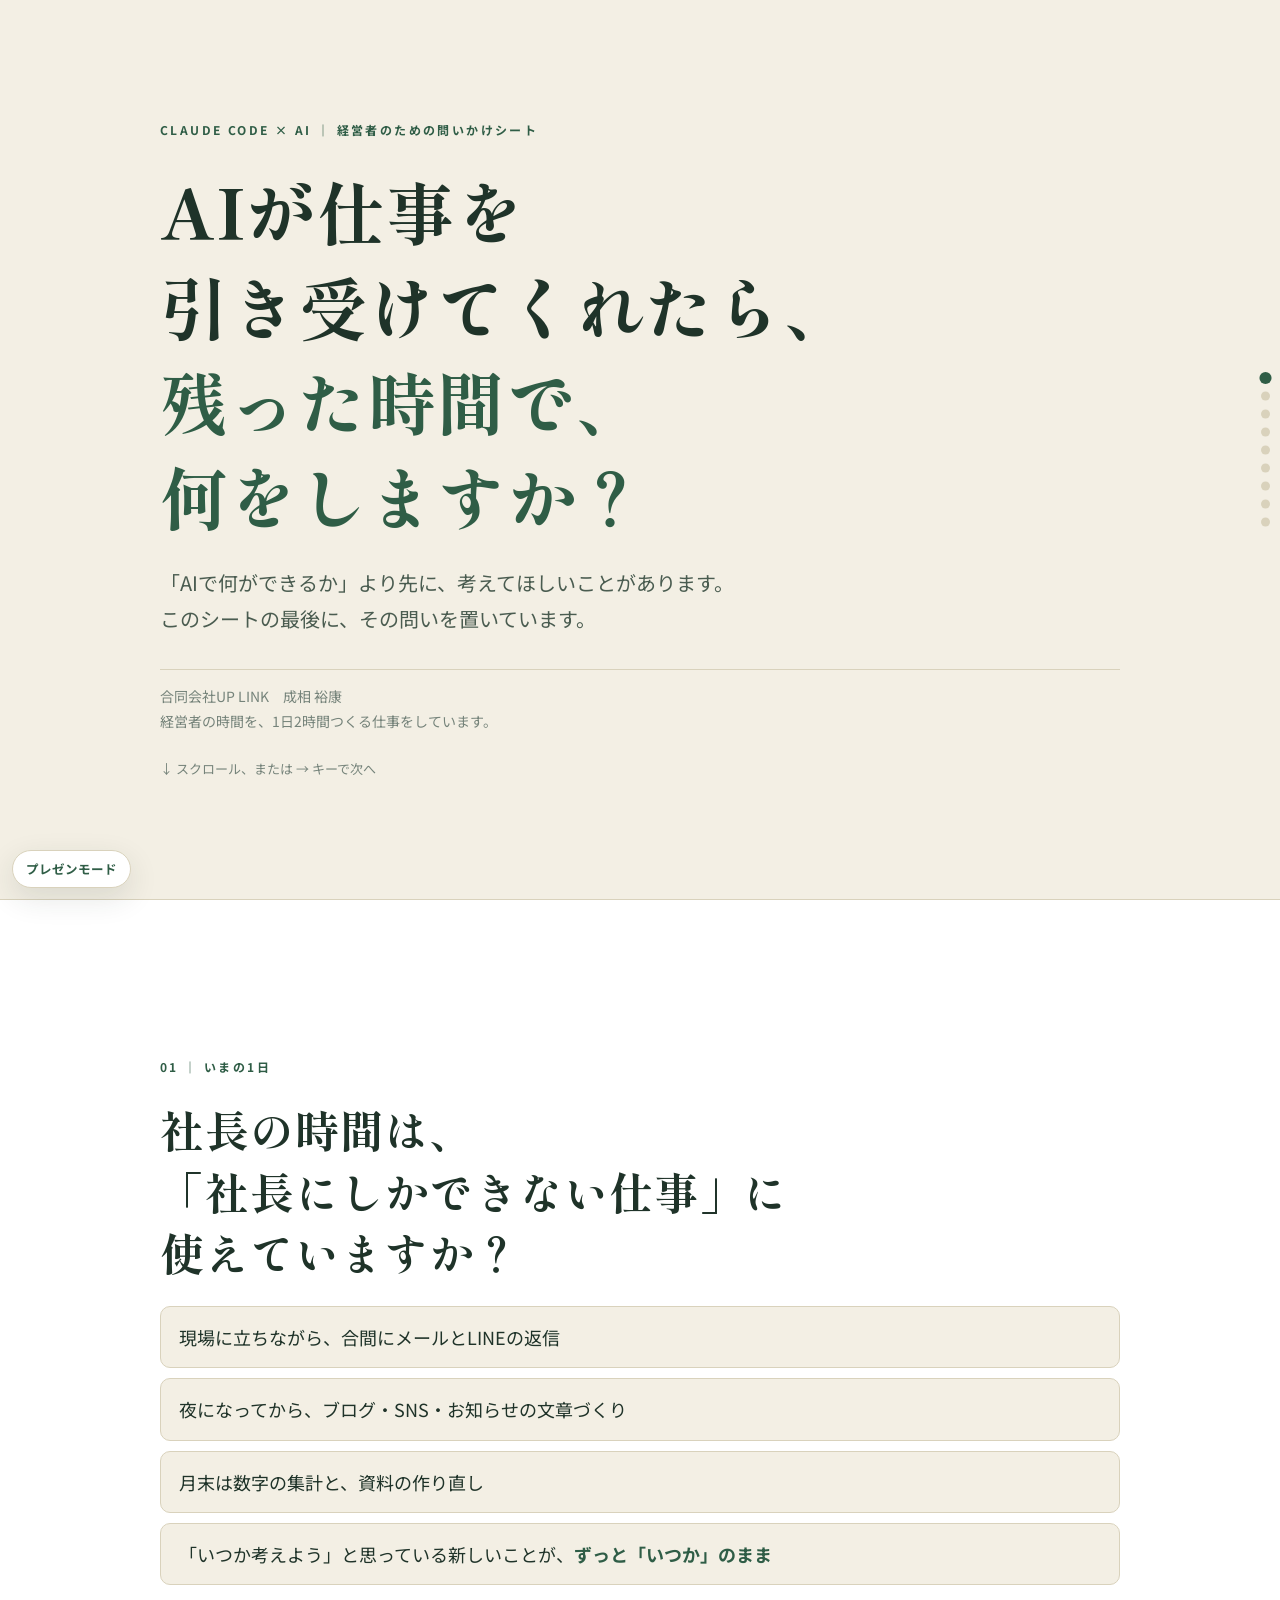
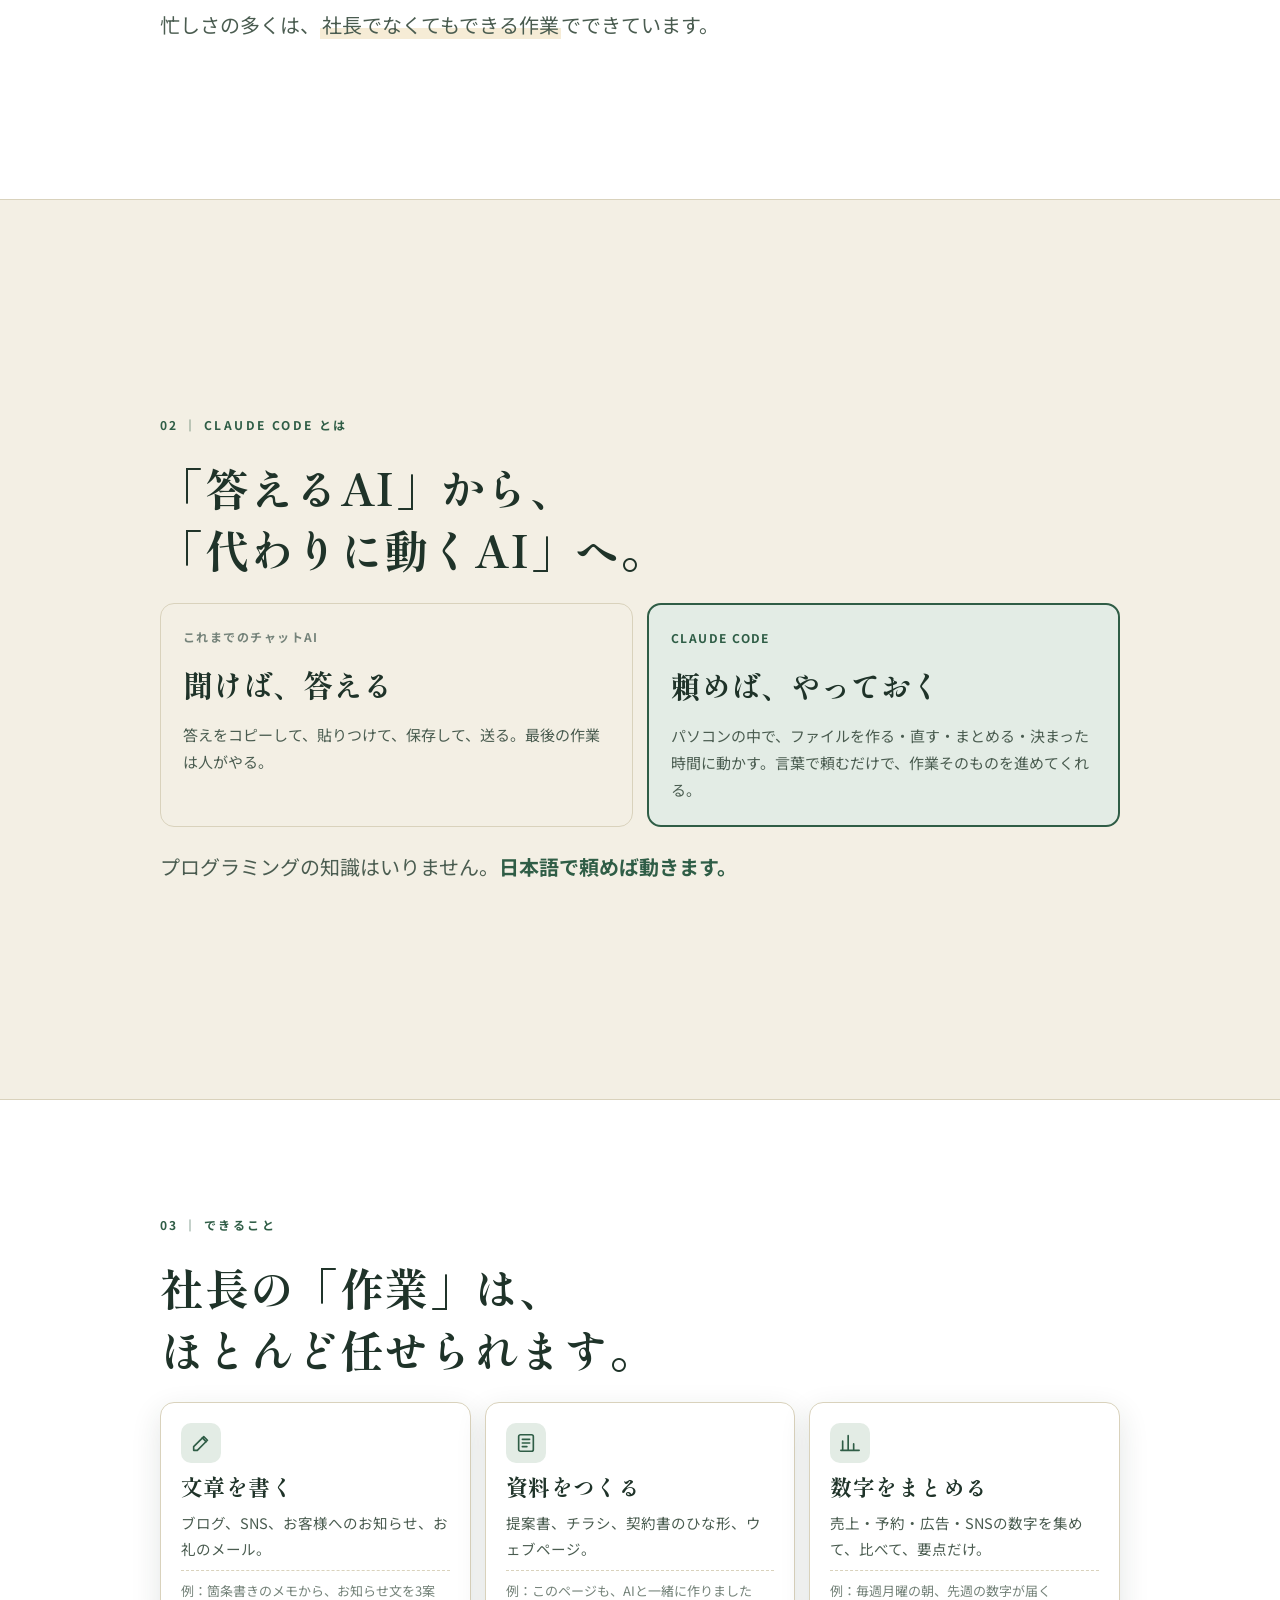
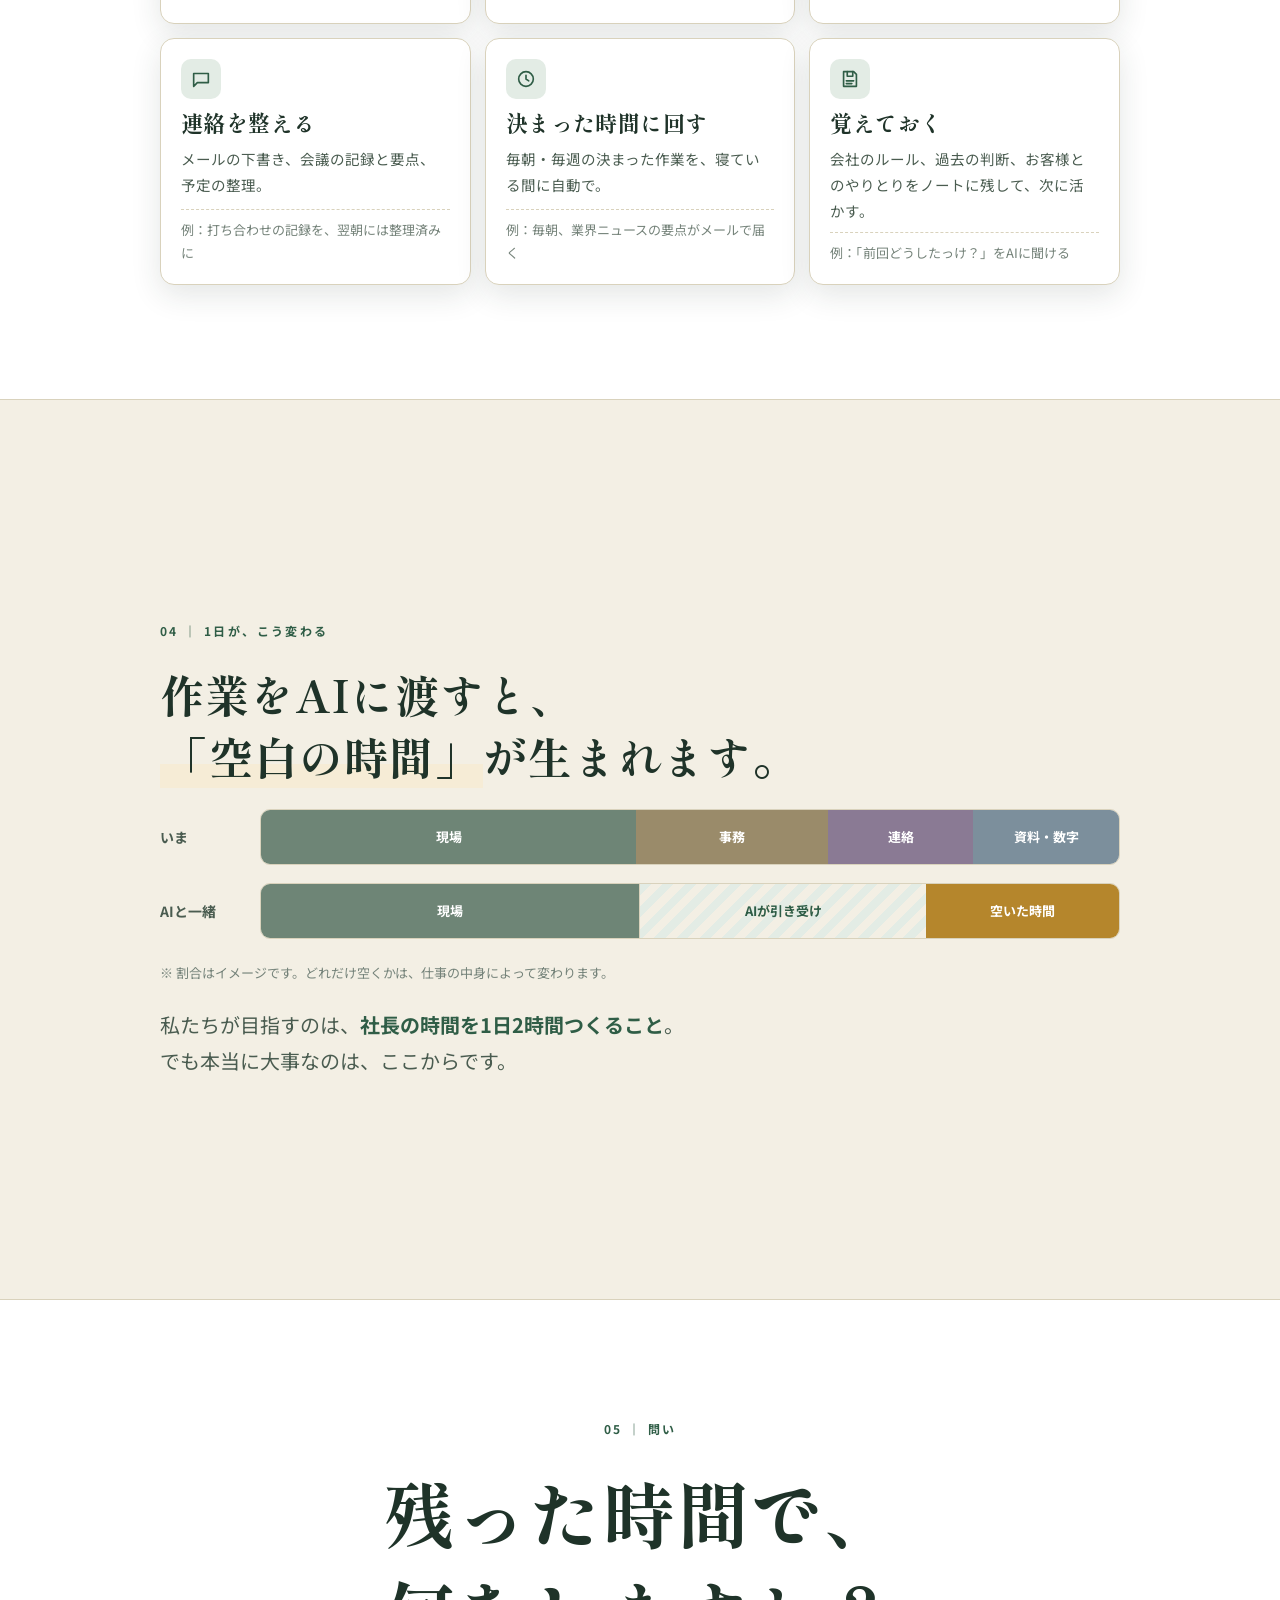
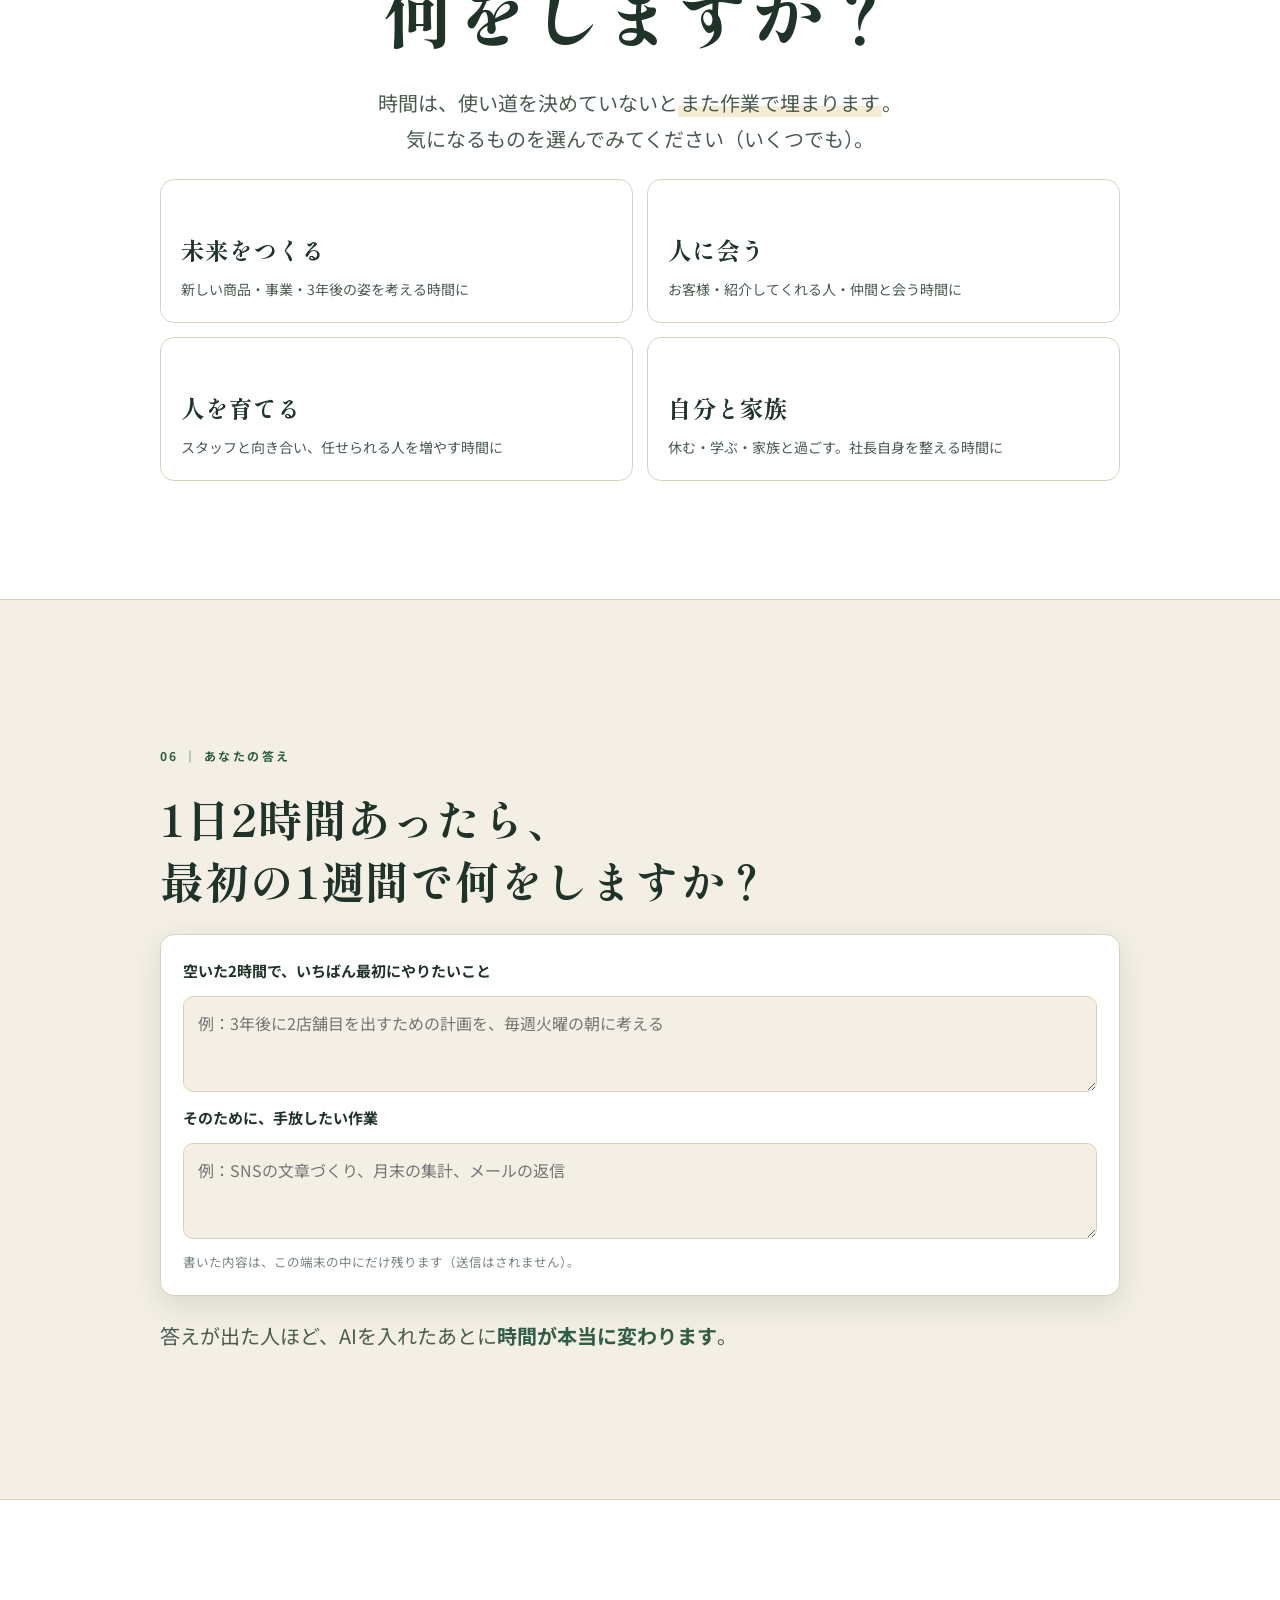
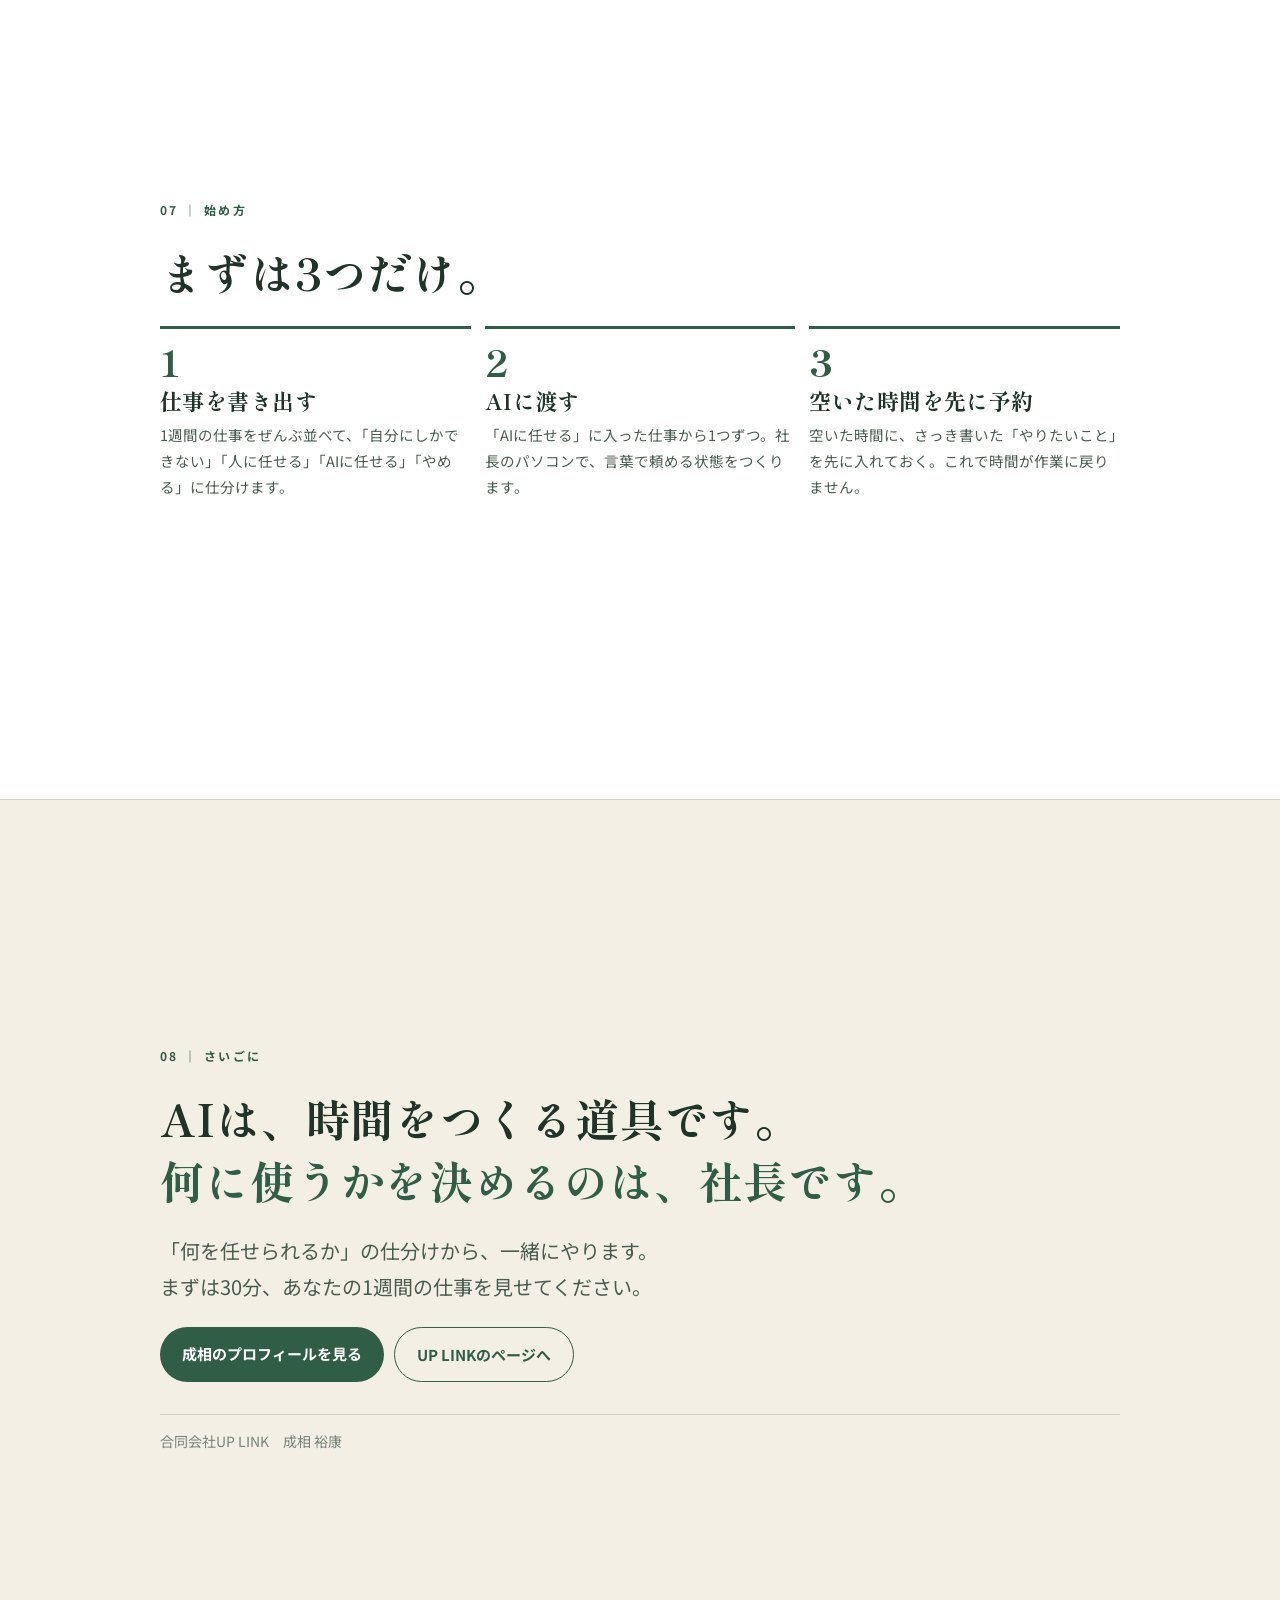
==== jikan/index.html @ 03205a8b "jikan/: 経営者向け問いかけプレゼンLP「残った時間で、何をする？」（noindex・プレゼンモード付き）2026-11-07 Co-Authored-By: Claude Opus 5.5 <" ====
<!DOCTYPE html>
<html lang="ja">
<head>
<meta charset="UTF-8">
<meta name="viewport" content="width=device-width, initial-scale=1, viewport-fit=cover">
<meta name="robots" content="noindex,nofollow">
<title>残った時間で、何をする？｜合同会社UP LINK</title>
<meta name="description" content="Claude Code と AI でできること。そして、空いた時間をあなたは何に使うのか。経営者のための問いかけシート。">
<meta property="og:title" content="残った時間で、何をする？">
<meta property="og:description" content="AIに任せられる仕事と、空いた時間の使い道。経営者のための問いかけシート。">
<meta property="og:type" content="website">
<link rel="icon" href="../favicon.svg" type="image/svg+xml">
<link rel="preconnect" href="https://fonts.googleapis.com">
<link rel="preconnect" href="https://fonts.gstatic.com" crossorigin>
<link rel="stylesheet" href="https://fonts.googleapis.com/css2?family=Shippori+Mincho:wght@500;700;800&family=Noto+Sans+JP:wght@400;500;700&display=swap">
<style>
:root{
  --bg:#F3EFE4; --paper:#FFFFFF; --ink:#1F3329; --ink2:#4A5C50; --mut:#75837A;
  --green:#2F5D46; --green-soft:#E3ECE5; --line:#D9D2BC; --gold:#B5862C; --gold-soft:#F6ECD6;
  --shadow:0 10px 30px rgba(31,51,41,.12);
  --fm:"Shippori Mincho","Hiragino Mincho ProN","Yu Mincho",serif;
  --ff:"Noto Sans JP","Hiragino Kaku Gothic ProN","Yu Gothic","Meiryo",sans-serif;
  color-scheme:light;
}
@media (prefers-color-scheme: dark){
  :root:not([data-theme="light"]){
    --bg:#15211B; --paper:#1D2B24; --ink:#EEF3EE; --ink2:#C6D3C8; --mut:#93A396;
    --green:#8CD3AC; --green-soft:#24372D; --line:#2F4237; --gold:#E6C27A; --gold-soft:#2E2719;
    --shadow:0 10px 30px rgba(0,0,0,.45); color-scheme:dark;
  }
}
:root[data-theme="dark"]{
  --bg:#15211B; --paper:#1D2B24; --ink:#EEF3EE; --ink2:#C6D3C8; --mut:#93A396;
  --green:#8CD3AC; --green-soft:#24372D; --line:#2F4237; --gold:#E6C27A; --gold-soft:#2E2719;
  --shadow:0 10px 30px rgba(0,0,0,.45); color-scheme:dark;
}
*{box-sizing:border-box}
html{scroll-behavior:smooth}
html.present{scroll-snap-type:y mandatory}
html,body{margin:0;padding:0}
body{background:var(--bg);color:var(--ink);font-family:var(--ff);line-height:1.8;-webkit-font-smoothing:antialiased;overflow-x:hidden}
.slide{min-height:100svh;display:flex;align-items:center;scroll-snap-align:start;border-bottom:1px solid var(--line);
  padding:72px max(16px, env(safe-area-inset-right,0px)) 72px max(16px, env(safe-area-inset-left,0px))}
.slide.alt{background:var(--paper)}
.in{max-width:960px;width:100%;margin:0 auto;display:flex;flex-direction:column;gap:22px}
.no{font-size:12px;letter-spacing:.2em;font-weight:700;color:var(--green);margin:0}
h1,h2,h3{font-family:var(--fm);margin:0;line-height:1.4;text-wrap:balance;letter-spacing:.02em}
h1{font-size:clamp(34px,7vw,68px);font-weight:800}
h2{font-size:clamp(26px,4.6vw,44px);font-weight:700}
h3{font-size:clamp(18px,2.4vw,22px);font-weight:700}
p{margin:0}
.lead{font-size:clamp(16px,2.1vw,20px);color:var(--ink2);max-width:42em}
em{font-style:normal;color:var(--green);font-weight:700}
.mark{background:linear-gradient(transparent 62%, var(--gold-soft) 62%);padding:0 .1em}

/* 表紙 */
.cover h1 span{display:block}
.cover .q{color:var(--green)}
.by{font-size:14px;color:var(--mut);border-top:1px solid var(--line);padding-top:14px;margin-top:10px}
.hint{font-size:13px;color:var(--mut)}

/* 社長の1日 */
.list{list-style:none;margin:0;padding:0;display:grid;gap:10px}
.list li{background:var(--paper);border:1px solid var(--line);border-radius:10px;padding:14px 18px;font-size:clamp(15px,1.9vw,18px)}
.slide.alt .list li{background:var(--bg)}

/* 比較 */
.vs{display:grid;grid-template-columns:1fr 1fr;gap:14px}
.vs > div{border-radius:14px;padding:22px;border:1px solid var(--line);background:var(--bg);display:flex;flex-direction:column;gap:10px}
.vs > div.on{border:2px solid var(--green);background:var(--green-soft)}
.vs .tag{font-size:12px;font-weight:700;letter-spacing:.12em;color:var(--mut)}
.vs .on .tag{color:var(--green)}
.vs .big{font-family:var(--fm);font-size:clamp(22px,3.4vw,30px);font-weight:700}
.vs p{font-size:15px;color:var(--ink2)}

/* できること */
.grid{display:grid;grid-template-columns:repeat(3,1fr);gap:14px}
.card{background:var(--paper);border:1px solid var(--line);border-radius:14px;padding:20px;display:flex;flex-direction:column;gap:8px;box-shadow:var(--shadow)}
.card .ic{width:40px;height:40px;border-radius:10px;background:var(--green-soft);color:var(--green);display:grid;place-items:center}
.card .ic svg{width:22px;height:22px}
.card p{font-size:14.5px;color:var(--ink2)}
.card .ex{font-size:13px;color:var(--mut);border-top:1px dashed var(--line);padding-top:8px;margin-top:auto}

/* 1日の帯 */
.day{display:flex;flex-direction:column;gap:18px}
.row{display:grid;grid-template-columns:88px 1fr;gap:12px;align-items:center}
.row .lbl{font-weight:700;font-size:14px;color:var(--ink2)}
.bar{display:flex;height:56px;border-radius:10px;overflow:hidden;border:1px solid var(--line)}
.bar div{display:grid;place-items:center;font-size:13px;font-weight:700;color:#fff;padding:0 4px;text-align:center;line-height:1.3}
.b-gen{background:#6E8576}.b-jim{background:#9A8B6A}.b-ren{background:#8A7A94}.b-shi{background:#7C8F9C}
.b-ai{background:repeating-linear-gradient(135deg,var(--green-soft),var(--green-soft) 8px,transparent 8px,transparent 16px);color:var(--green)!important;border-left:1px solid var(--line)}
.b-free{background:var(--gold);color:#fff}
@media (prefers-color-scheme: dark){:root:not([data-theme="light"]) .b-free{color:#1B1408}}
:root[data-theme="dark"] .b-free{color:#1B1408}
.legend{font-size:13px;color:var(--mut)}

/* 問い */
.ask{text-align:center;align-items:center}
.ask h2{font-size:clamp(34px,7vw,72px);font-weight:800}
.ask .lead{margin:0 auto}
.choices{display:grid;grid-template-columns:repeat(2,1fr);gap:14px;width:100%}
.choice{appearance:none;font:inherit;color:inherit;text-align:left;cursor:pointer;background:var(--paper);border:1.5px solid var(--line);border-radius:14px;padding:20px;display:flex;flex-direction:column;gap:6px;transition:border-color .15s, background .15s, transform .15s}
.choice:hover{border-color:var(--green)}
.choice[aria-pressed="true"]{border-color:var(--green);background:var(--green-soft)}
.choice b{font-family:var(--fm);font-size:clamp(19px,2.6vw,24px)}
.choice span{font-size:14px;color:var(--ink2)}
.choice .chk{font-size:12px;font-weight:700;color:var(--green);opacity:0}
.choice[aria-pressed="true"] .chk{opacity:1}

/* 自分の答え */
.answer{background:var(--paper);border:1px solid var(--line);border-radius:14px;padding:22px;display:flex;flex-direction:column;gap:12px;box-shadow:var(--shadow)}
.answer label{font-weight:700;font-size:15px}
.answer textarea{font:inherit;font-size:16px;color:var(--ink);background:var(--bg);border:1px solid var(--line);border-radius:10px;padding:12px 14px;min-height:96px;resize:vertical;width:100%}
.answer textarea:focus{outline:2px solid var(--green);outline-offset:1px}
.answer small{color:var(--mut);font-size:12.5px}

/* 3ステップ */
.steps{display:grid;grid-template-columns:repeat(3,1fr);gap:14px;counter-reset:s}
.step{border-top:3px solid var(--green);padding-top:14px;display:flex;flex-direction:column;gap:6px}
.step .n{font-family:var(--fm);font-size:36px;font-weight:800;color:var(--green);line-height:1}
.step p{font-size:14.5px;color:var(--ink2)}

/* 締め */
.close h2 .q{color:var(--green)}
.cta{display:flex;flex-wrap:wrap;gap:10px}
.btn{display:inline-block;background:var(--green);color:#fff;text-decoration:none;font-weight:700;font-size:15px;padding:13px 22px;border-radius:999px}
:root[data-theme="dark"] .btn{color:#0E1913}
@media (prefers-color-scheme: dark){:root:not([data-theme="light"]) .btn{color:#0E1913}}
.btn.ghost{background:transparent;color:var(--green);border:1.5px solid var(--green)}

/* 右の進み具合 */
.dots{position:fixed;right:max(10px, env(safe-area-inset-right,0px));top:50%;transform:translateY(-50%);display:flex;flex-direction:column;gap:9px;z-index:5}
.dots a{width:9px;height:9px;border-radius:50%;background:var(--line);display:block}
.dots a.on{background:var(--green);transform:scale(1.35)}
.tool{position:fixed;left:max(12px, env(safe-area-inset-left,0px));bottom:12px;z-index:5;display:flex;gap:8px}
.tool button{font:inherit;font-size:12.5px;font-weight:700;color:var(--green);background:var(--paper);border:1px solid var(--line);border-radius:999px;padding:7px 13px;cursor:pointer;box-shadow:var(--shadow)}
.tool button[aria-pressed="true"]{background:var(--green);color:var(--paper);border-color:var(--green)}

@media (max-width:760px){
  .grid{grid-template-columns:1fr}
  .vs,.choices,.steps{grid-template-columns:1fr}
  .row{grid-template-columns:1fr;gap:6px}
  .bar div{font-size:11px}
  .dots{display:none}
  .slide{padding-top:56px;padding-bottom:64px}
}
@media (min-width:761px) and (max-width:960px){.grid{grid-template-columns:repeat(2,1fr)}}
@media print{.dots,.tool{display:none}.slide{min-height:auto;break-after:page}}
</style>
</head>
<body>

<!-- 1 表紙 -->
<section class="slide cover" id="s1">
  <div class="in">
    <p class="no">CLAUDE CODE × AI ｜ 経営者のための問いかけシート</p>
    <h1><span>AIが仕事を</span><span>引き受けてくれたら、</span><span class="q">残った時間で、何をしますか？</span></h1>
    <p class="lead">「AIで何ができるか」より先に、考えてほしいことがあります。<br>このシートの最後に、その問いを置いています。</p>
    <p class="by">合同会社UP LINK　成相 裕康<br>経営者の時間を、1日2時間つくる仕事をしています。</p>
    <p class="hint">↓ スクロール、または → キーで次へ</p>
  </div>
</section>

<!-- 2 社長の1日 -->
<section class="slide alt" id="s2">
  <div class="in">
    <p class="no">01 ｜ いまの1日</p>
    <h2>社長の時間は、<br>「社長にしかできない仕事」に<br>使えていますか？</h2>
    <ul class="list">
      <li>現場に立ちながら、合間にメールとLINEの返信</li>
      <li>夜になってから、ブログ・SNS・お知らせの文章づくり</li>
      <li>月末は数字の集計と、資料の作り直し</li>
      <li>「いつか考えよう」と思っている新しいことが、<em>ずっと「いつか」のまま</em></li>
    </ul>
    <p class="lead">忙しさの多くは、<span class="mark">社長でなくてもできる作業</span>でできています。</p>
  </div>
</section>

<!-- 3 Claude Codeとは -->
<section class="slide" id="s3">
  <div class="in">
    <p class="no">02 ｜ CLAUDE CODE とは</p>
    <h2>「答えるAI」から、<br>「代わりに動くAI」へ。</h2>
    <div class="vs">
      <div>
        <span class="tag">これまでのチャットAI</span>
        <span class="big">聞けば、答える</span>
        <p>答えをコピーして、貼りつけて、保存して、送る。最後の作業は人がやる。</p>
      </div>
      <div class="on">
        <span class="tag">CLAUDE CODE</span>
        <span class="big">頼めば、やっておく</span>
        <p>パソコンの中で、ファイルを作る・直す・まとめる・決まった時間に動かす。言葉で頼むだけで、作業そのものを進めてくれる。</p>
      </div>
    </div>
    <p class="lead">プログラミングの知識はいりません。<em>日本語で頼めば動きます。</em></p>
  </div>
</section>

<!-- 4 できること -->
<section class="slide alt" id="s4">
  <div class="in">
    <p class="no">03 ｜ できること</p>
    <h2>社長の「作業」は、<br>ほとんど任せられます。</h2>
    <div class="grid">
      <div class="card">
        <span class="ic"><svg viewBox="0 0 24 24" fill="none" stroke="currentColor" stroke-width="1.8" stroke-linecap="round" stroke-linejoin="round"><path d="M4 20h4L19 9l-4-4L4 16v4z"/><path d="M13.5 6.5l4 4"/></svg></span>
        <h3>文章を書く</h3>
        <p>ブログ、SNS、お客様へのお知らせ、お礼のメール。</p>
        <p class="ex">例：箇条書きのメモから、お知らせ文を3案</p>
      </div>
      <div class="card">
        <span class="ic"><svg viewBox="0 0 24 24" fill="none" stroke="currentColor" stroke-width="1.8" stroke-linecap="round" stroke-linejoin="round"><rect x="4" y="3" width="16" height="18" rx="2"/><path d="M8 8h8M8 12h8M8 16h5"/></svg></span>
        <h3>資料をつくる</h3>
        <p>提案書、チラシ、契約書のひな形、ウェブページ。</p>
        <p class="ex">例：このページも、AIと一緒に作りました</p>
      </div>
      <div class="card">
        <span class="ic"><svg viewBox="0 0 24 24" fill="none" stroke="currentColor" stroke-width="1.8" stroke-linecap="round" stroke-linejoin="round"><path d="M4 20V10M10 20V4M16 20v-7M22 20H2"/></svg></span>
        <h3>数字をまとめる</h3>
        <p>売上・予約・広告・SNSの数字を集めて、比べて、要点だけ。</p>
        <p class="ex">例：毎週月曜の朝、先週の数字が届く</p>
      </div>
      <div class="card">
        <span class="ic"><svg viewBox="0 0 24 24" fill="none" stroke="currentColor" stroke-width="1.8" stroke-linecap="round" stroke-linejoin="round"><path d="M4 6h16v10H8l-4 4V6z"/></svg></span>
        <h3>連絡を整える</h3>
        <p>メールの下書き、会議の記録と要点、予定の整理。</p>
        <p class="ex">例：打ち合わせの記録を、翌朝には整理済みに</p>
      </div>
      <div class="card">
        <span class="ic"><svg viewBox="0 0 24 24" fill="none" stroke="currentColor" stroke-width="1.8" stroke-linecap="round" stroke-linejoin="round"><circle cx="12" cy="12" r="8"/><path d="M12 8v4l3 2"/></svg></span>
        <h3>決まった時間に回す</h3>
        <p>毎朝・毎週の決まった作業を、寝ている間に自動で。</p>
        <p class="ex">例：毎朝、業界ニュースの要点がメールで届く</p>
      </div>
      <div class="card">
        <span class="ic"><svg viewBox="0 0 24 24" fill="none" stroke="currentColor" stroke-width="1.8" stroke-linecap="round" stroke-linejoin="round"><path d="M5 4h11l3 3v13H5z"/><path d="M9 4v5h6V4M8 14h8M8 17h6"/></svg></span>
        <h3>覚えておく</h3>
        <p>会社のルール、過去の判断、お客様とのやりとりをノートに残して、次に活かす。</p>
        <p class="ex">例：「前回どうしたっけ？」をAIに聞ける</p>
      </div>
    </div>
  </div>
</section>

<!-- 5 1日の変化 -->
<section class="slide" id="s5">
  <div class="in">
    <p class="no">04 ｜ 1日が、こう変わる</p>
    <h2>作業をAIに渡すと、<br><span class="mark">「空白の時間」</span>が生まれます。</h2>
    <div class="day" role="img" aria-label="いまの1日は現場・事務・連絡・資料で埋まっている。AIと一緒の1日では、事務・連絡・資料の一部をAIが引き受け、空いた時間が生まれる。">
      <div class="row">
        <span class="lbl">いま</span>
        <div class="bar">
          <div class="b-gen" style="flex:4">現場</div>
          <div class="b-jim" style="flex:2">事務</div>
          <div class="b-ren" style="flex:1.5">連絡</div>
          <div class="b-shi" style="flex:1.5">資料・数字</div>
        </div>
      </div>
      <div class="row">
        <span class="lbl">AIと一緒</span>
        <div class="bar">
          <div class="b-gen" style="flex:4">現場</div>
          <div class="b-ai" style="flex:3">AIが引き受け</div>
          <div class="b-free" style="flex:2">空いた時間</div>
        </div>
      </div>
    </div>
    <p class="legend">※ 割合はイメージです。どれだけ空くかは、仕事の中身によって変わります。</p>
    <p class="lead">私たちが目指すのは、<em>社長の時間を1日2時間つくること</em>。<br>でも本当に大事なのは、ここからです。</p>
  </div>
</section>

<!-- 6 問い -->
<section class="slide alt ask" id="s6">
  <div class="in ask">
    <p class="no">05 ｜ 問い</p>
    <h2>残った時間で、<br>何をしますか？</h2>
    <p class="lead">時間は、使い道を決めていないと<span class="mark">また作業で埋まります</span>。<br>気になるものを選んでみてください（いくつでも）。</p>
    <div class="choices" id="choices">
      <button class="choice" type="button" aria-pressed="false" data-k="mirai"><span class="chk">✓ 選んだ</span><b>未来をつくる</b><span>新しい商品・事業・3年後の姿を考える時間に</span></button>
      <button class="choice" type="button" aria-pressed="false" data-k="hito"><span class="chk">✓ 選んだ</span><b>人に会う</b><span>お客様・紹介してくれる人・仲間と会う時間に</span></button>
      <button class="choice" type="button" aria-pressed="false" data-k="sodate"><span class="chk">✓ 選んだ</span><b>人を育てる</b><span>スタッフと向き合い、任せられる人を増やす時間に</span></button>
      <button class="choice" type="button" aria-pressed="false" data-k="jibun"><span class="chk">✓ 選んだ</span><b>自分と家族</b><span>休む・学ぶ・家族と過ごす。社長自身を整える時間に</span></button>
    </div>
  </div>
</section>

<!-- 7 書いてみる -->
<section class="slide" id="s7">
  <div class="in">
    <p class="no">06 ｜ あなたの答え</p>
    <h2>1日2時間あったら、<br>最初の1週間で何をしますか？</h2>
    <div class="answer">
      <label for="ans1">空いた2時間で、いちばん最初にやりたいこと</label>
      <textarea id="ans1" placeholder="例：3年後に2店舗目を出すための計画を、毎週火曜の朝に考える"></textarea>
      <label for="ans2">そのために、手放したい作業</label>
      <textarea id="ans2" placeholder="例：SNSの文章づくり、月末の集計、メールの返信"></textarea>
      <small>書いた内容は、この端末の中にだけ残ります（送信はされません）。</small>
    </div>
    <p class="lead">答えが出た人ほど、AIを入れたあとに<em>時間が本当に変わります</em>。</p>
  </div>
</section>

<!-- 8 始め方 -->
<section class="slide alt" id="s8">
  <div class="in">
    <p class="no">07 ｜ 始め方</p>
    <h2>まずは3つだけ。</h2>
    <div class="steps">
      <div class="step"><span class="n">1</span><h3>仕事を書き出す</h3><p>1週間の仕事をぜんぶ並べて、「自分にしかできない」「人に任せる」「AIに任せる」「やめる」に仕分けます。</p></div>
      <div class="step"><span class="n">2</span><h3>AIに渡す</h3><p>「AIに任せる」に入った仕事から1つずつ。社長のパソコンで、言葉で頼める状態をつくります。</p></div>
      <div class="step"><span class="n">3</span><h3>空いた時間を先に予約</h3><p>空いた時間に、さっき書いた「やりたいこと」を先に入れておく。これで時間が作業に戻りません。</p></div>
    </div>
  </div>
</section>

<!-- 9 締め -->
<section class="slide close" id="s9">
  <div class="in">
    <p class="no">08 ｜ さいごに</p>
    <h2>AIは、時間をつくる道具です。<br><span class="q">何に使うかを決めるのは、社長です。</span></h2>
    <p class="lead">「何を任せられるか」の仕分けから、一緒にやります。<br>まずは30分、あなたの1週間の仕事を見せてください。</p>
    <div class="cta">
      <a class="btn" href="../bni/nariai/">成相のプロフィールを見る</a>
      <a class="btn ghost" href="../">UP LINKのページへ</a>
    </div>
    <p class="by">合同会社UP LINK　成相 裕康</p>
  </div>
</section>

<nav class="dots" id="dots" aria-label="ページ移動"></nav>
<div class="tool"><button type="button" id="presentBtn" aria-pressed="false">プレゼンモード</button></div>

<script>
(function(){
  var slides=[].slice.call(document.querySelectorAll('.slide'));
  var dots=document.getElementById('dots');
  slides.forEach(function(s,i){var a=document.createElement('a');a.href='#'+s.id;a.setAttribute('aria-label',(i+1)+'枚目へ');dots.appendChild(a);});
  var links=[].slice.call(dots.children), cur=0;
  var io=new IntersectionObserver(function(es){es.forEach(function(e){if(e.isIntersecting){cur=slides.indexOf(e.target);links.forEach(function(l,i){l.classList.toggle('on',i===cur);});}});},{threshold:0.55});
  slides.forEach(function(s){io.observe(s);});
  function go(i){i=Math.max(0,Math.min(slides.length-1,i));slides[i].scrollIntoView({behavior:'smooth'});}
  document.addEventListener('keydown',function(e){
    if(/TEXTAREA|INPUT/.test(document.activeElement.tagName))return;
    if(['ArrowRight','ArrowDown','PageDown',' '].indexOf(e.key)>-1){e.preventDefault();go(cur+1);}
    else if(['ArrowLeft','ArrowUp','PageUp'].indexOf(e.key)>-1){e.preventDefault();go(cur-1);}
    else if(e.key==='Home'){e.preventDefault();go(0);}else if(e.key==='End'){e.preventDefault();go(slides.length-1);}
  });
  var pb=document.getElementById('presentBtn');
  function setPresent(on){document.documentElement.classList.toggle('present',on);pb.setAttribute('aria-pressed',on?'true':'false');}
  pb.addEventListener('click',function(){setPresent(pb.getAttribute('aria-pressed')!=='true');});
  if(/[?&]present/.test(location.search))setPresent(true);

  function load(k){try{return localStorage.getItem('jikan:'+k);}catch(e){return null;}}
  function save(k,v){try{localStorage.setItem('jikan:'+k,v);}catch(e){}}
  [].slice.call(document.querySelectorAll('.choice')).forEach(function(b){
    if(load('c:'+b.dataset.k)==='1')b.setAttribute('aria-pressed','true');
    b.addEventListener('click',function(){var on=b.getAttribute('aria-pressed')!=='true';b.setAttribute('aria-pressed',on?'true':'false');save('c:'+b.dataset.k,on?'1':'0');});
  });
  ['ans1','ans2'].forEach(function(id){var t=document.getElementById(id);var v=load(id);if(v)t.value=v;t.addEventListener('input',function(){save(id,t.value);});});
})();
</script>
</body>
</html>
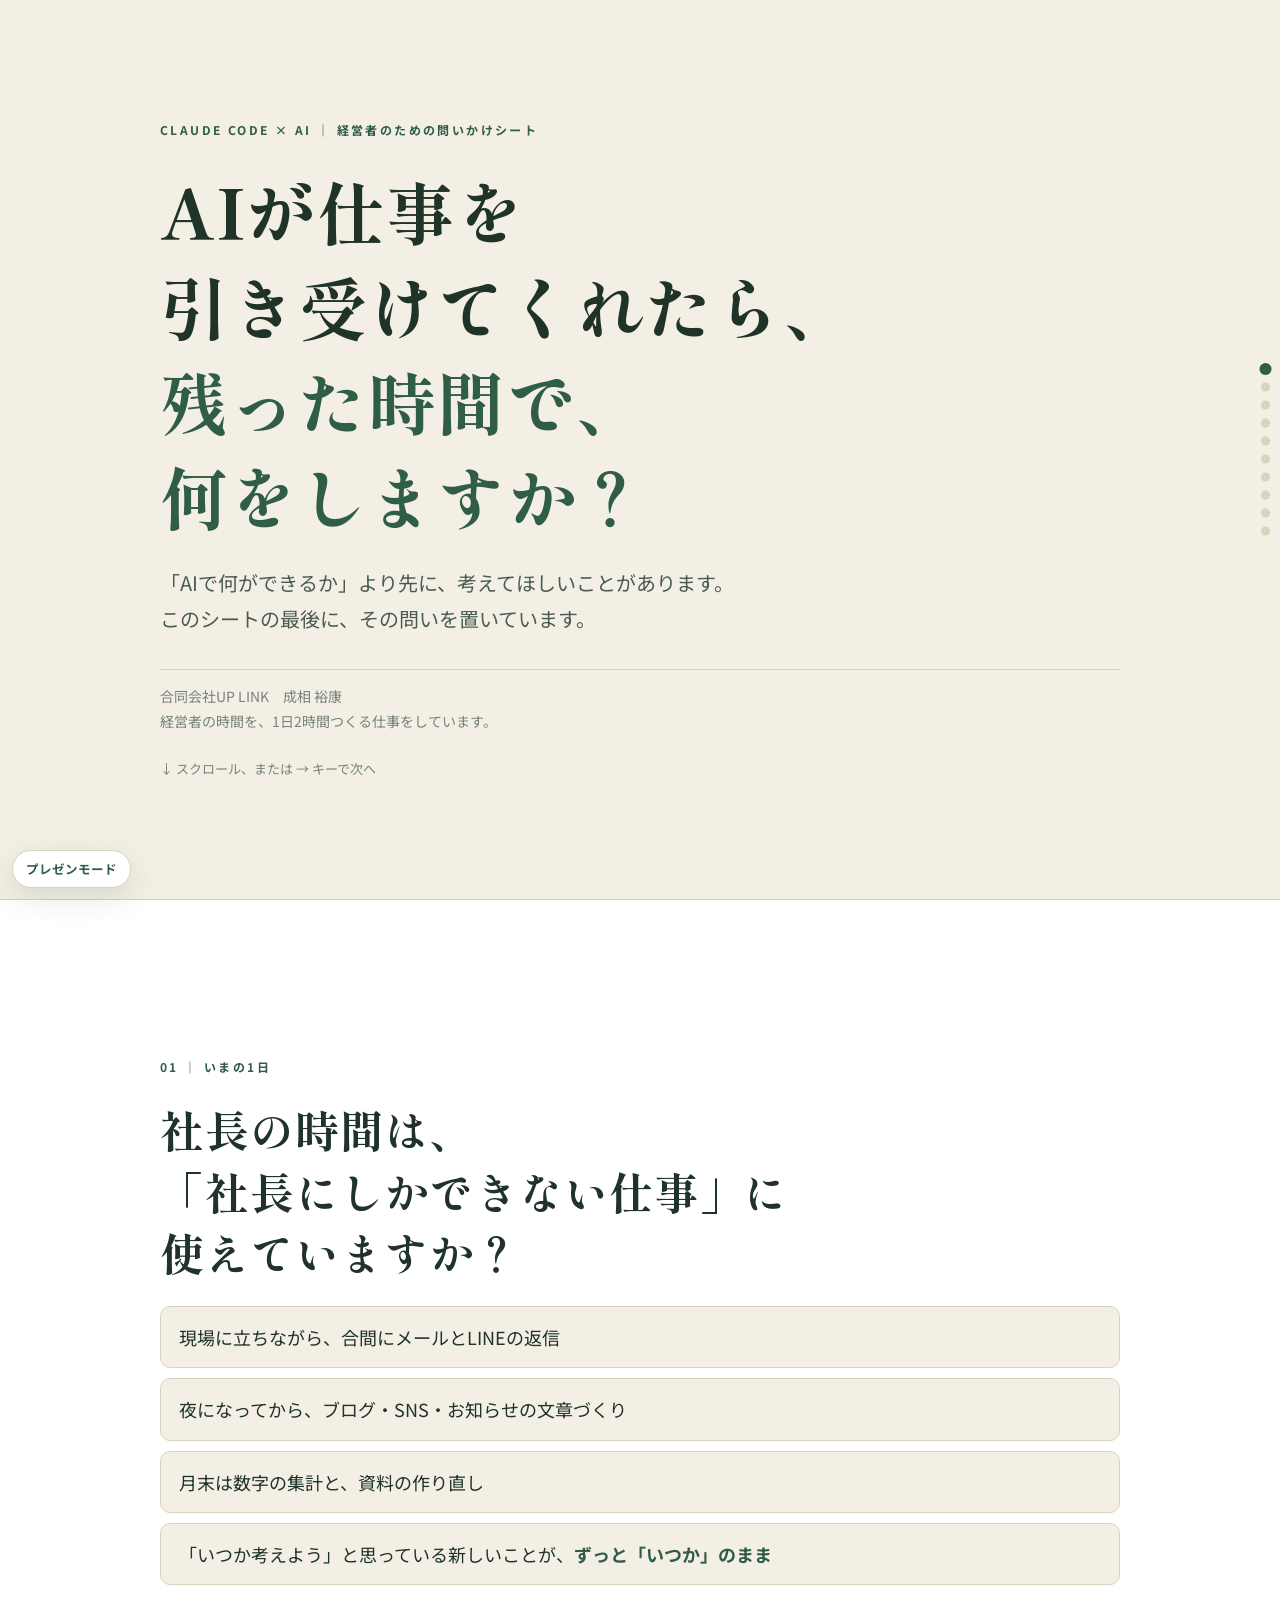
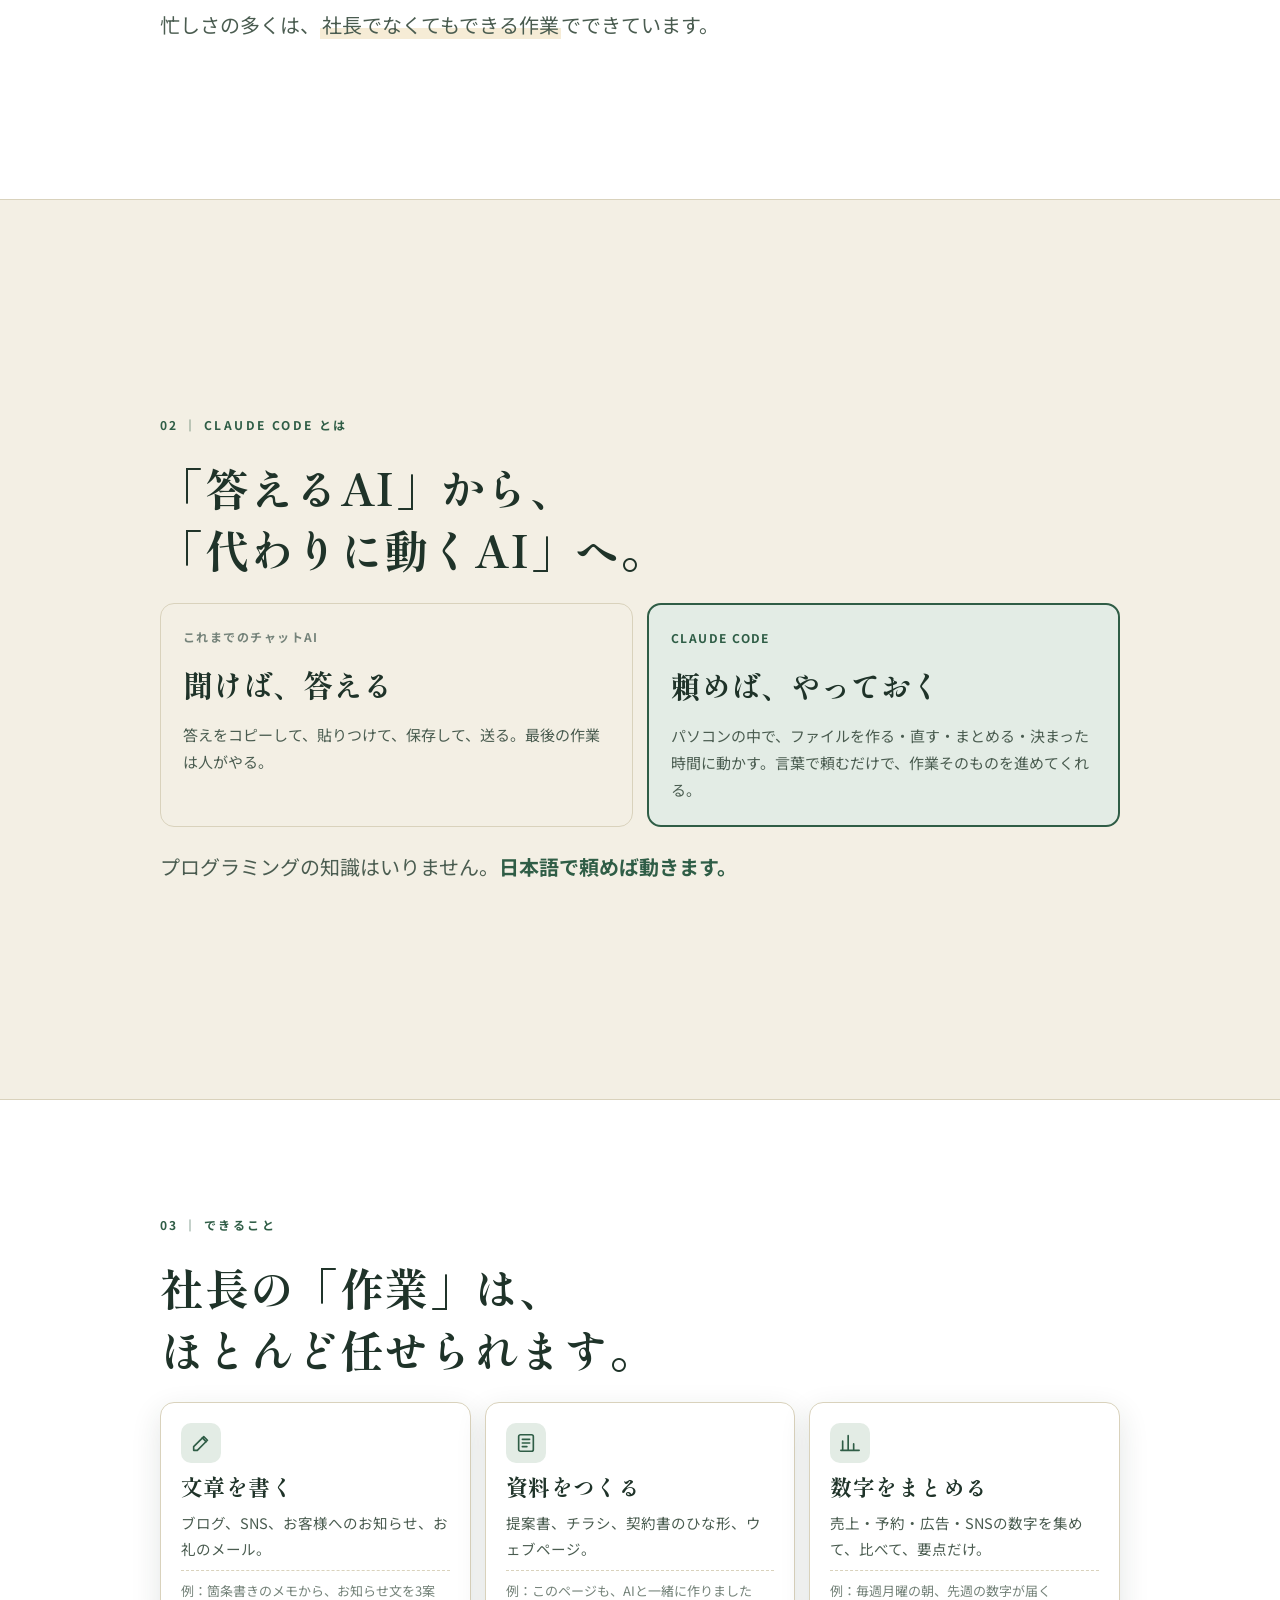
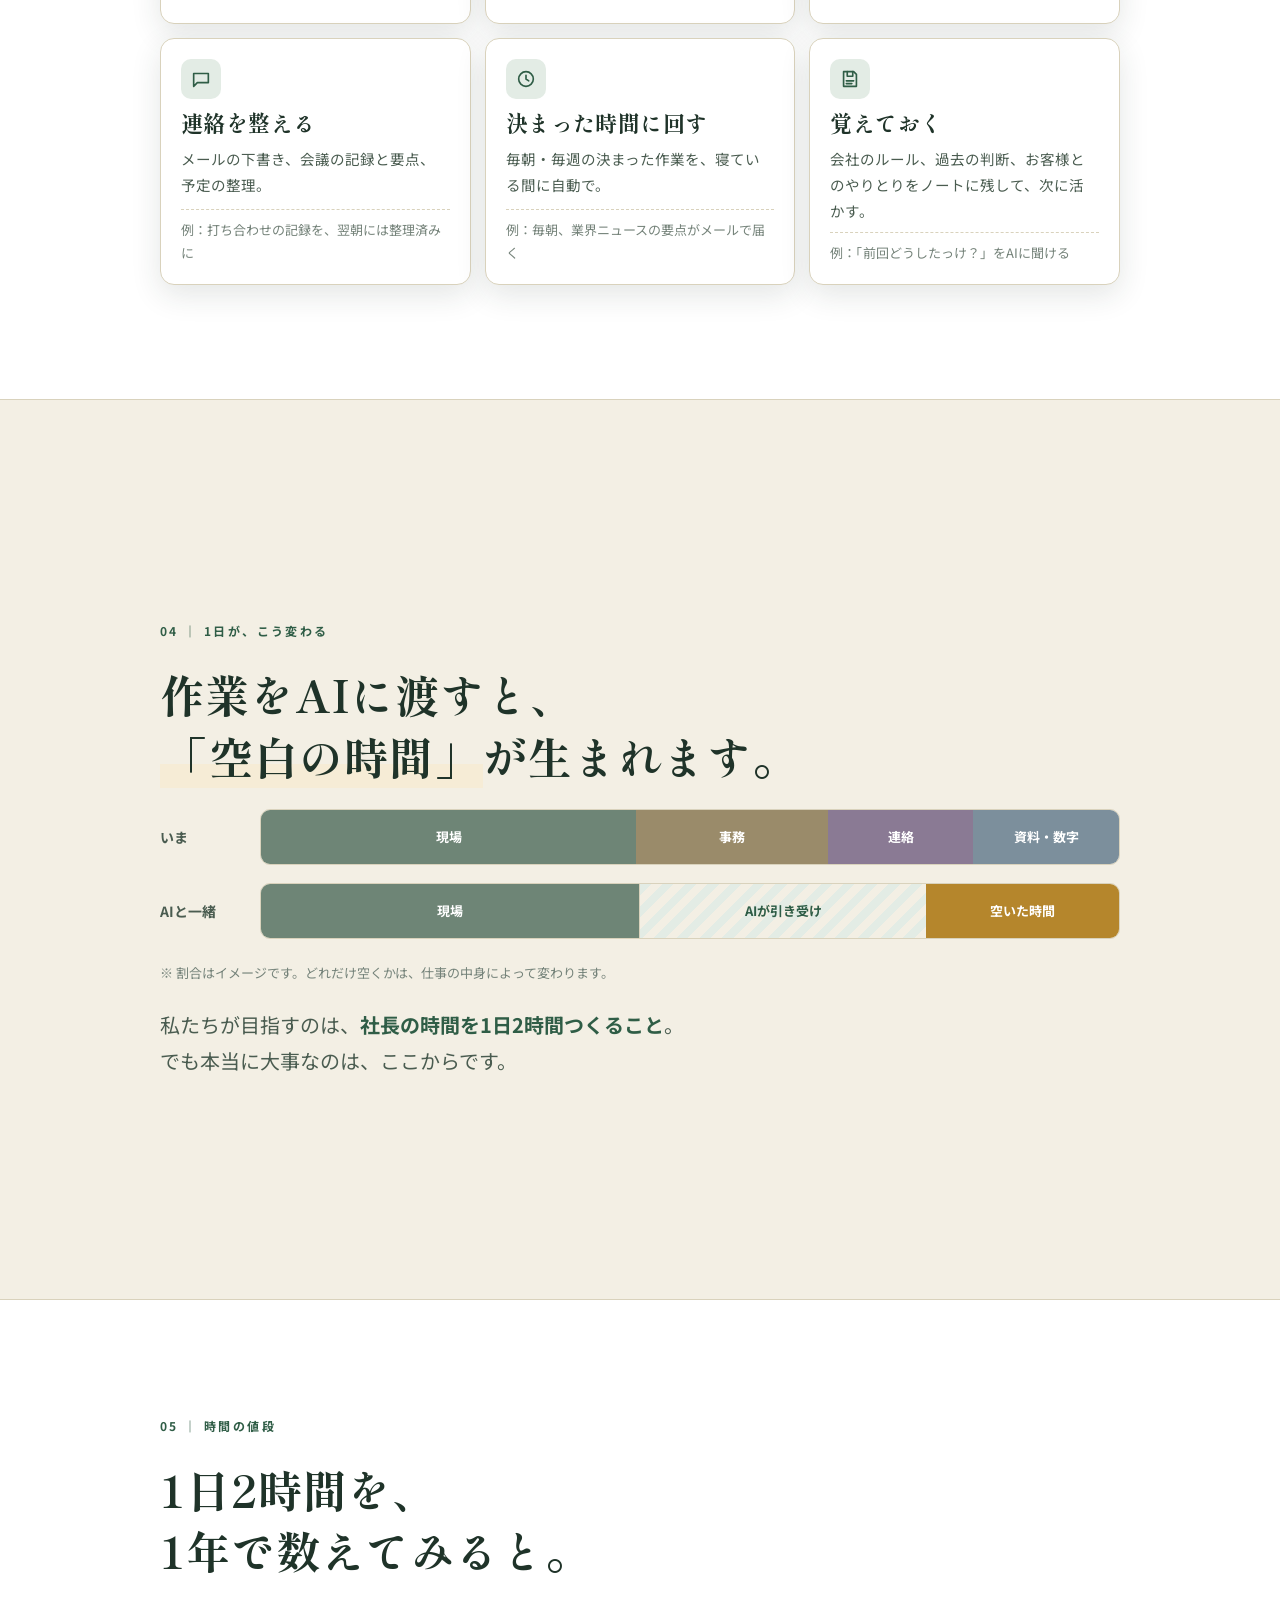
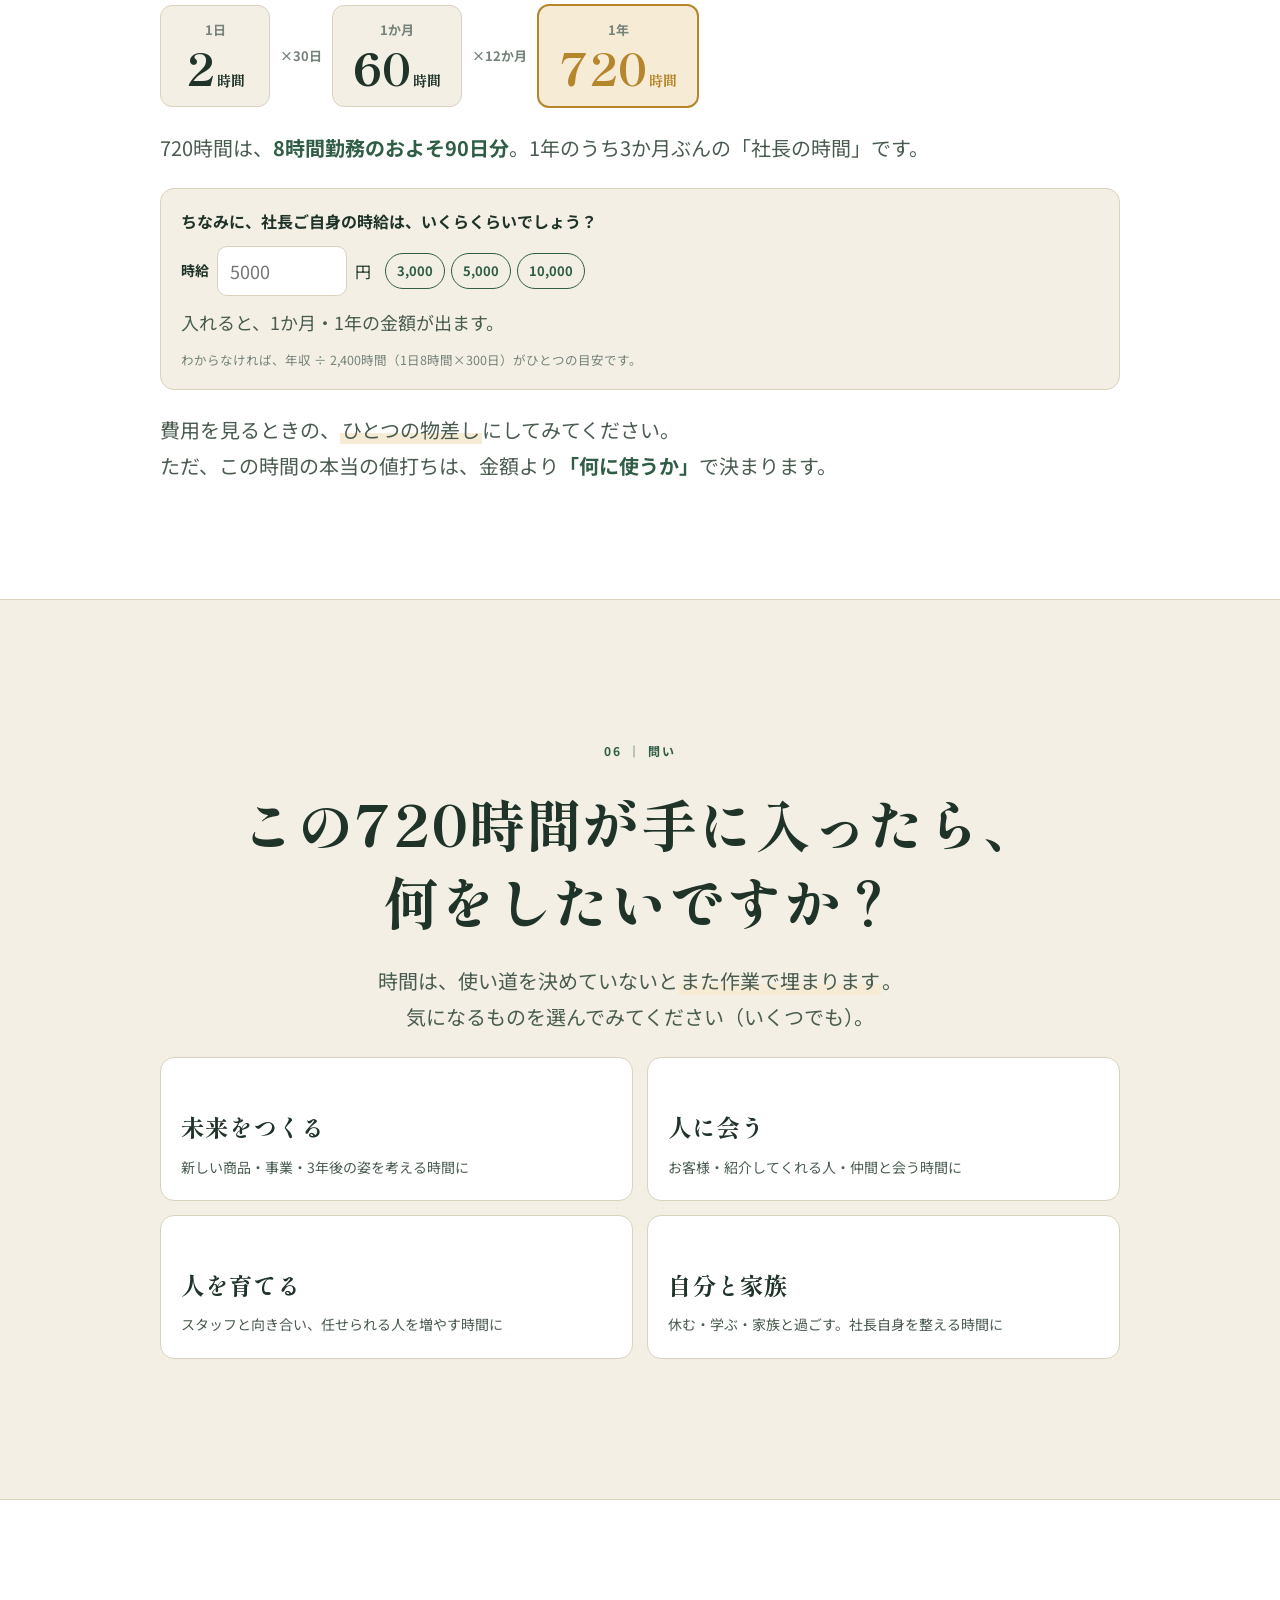
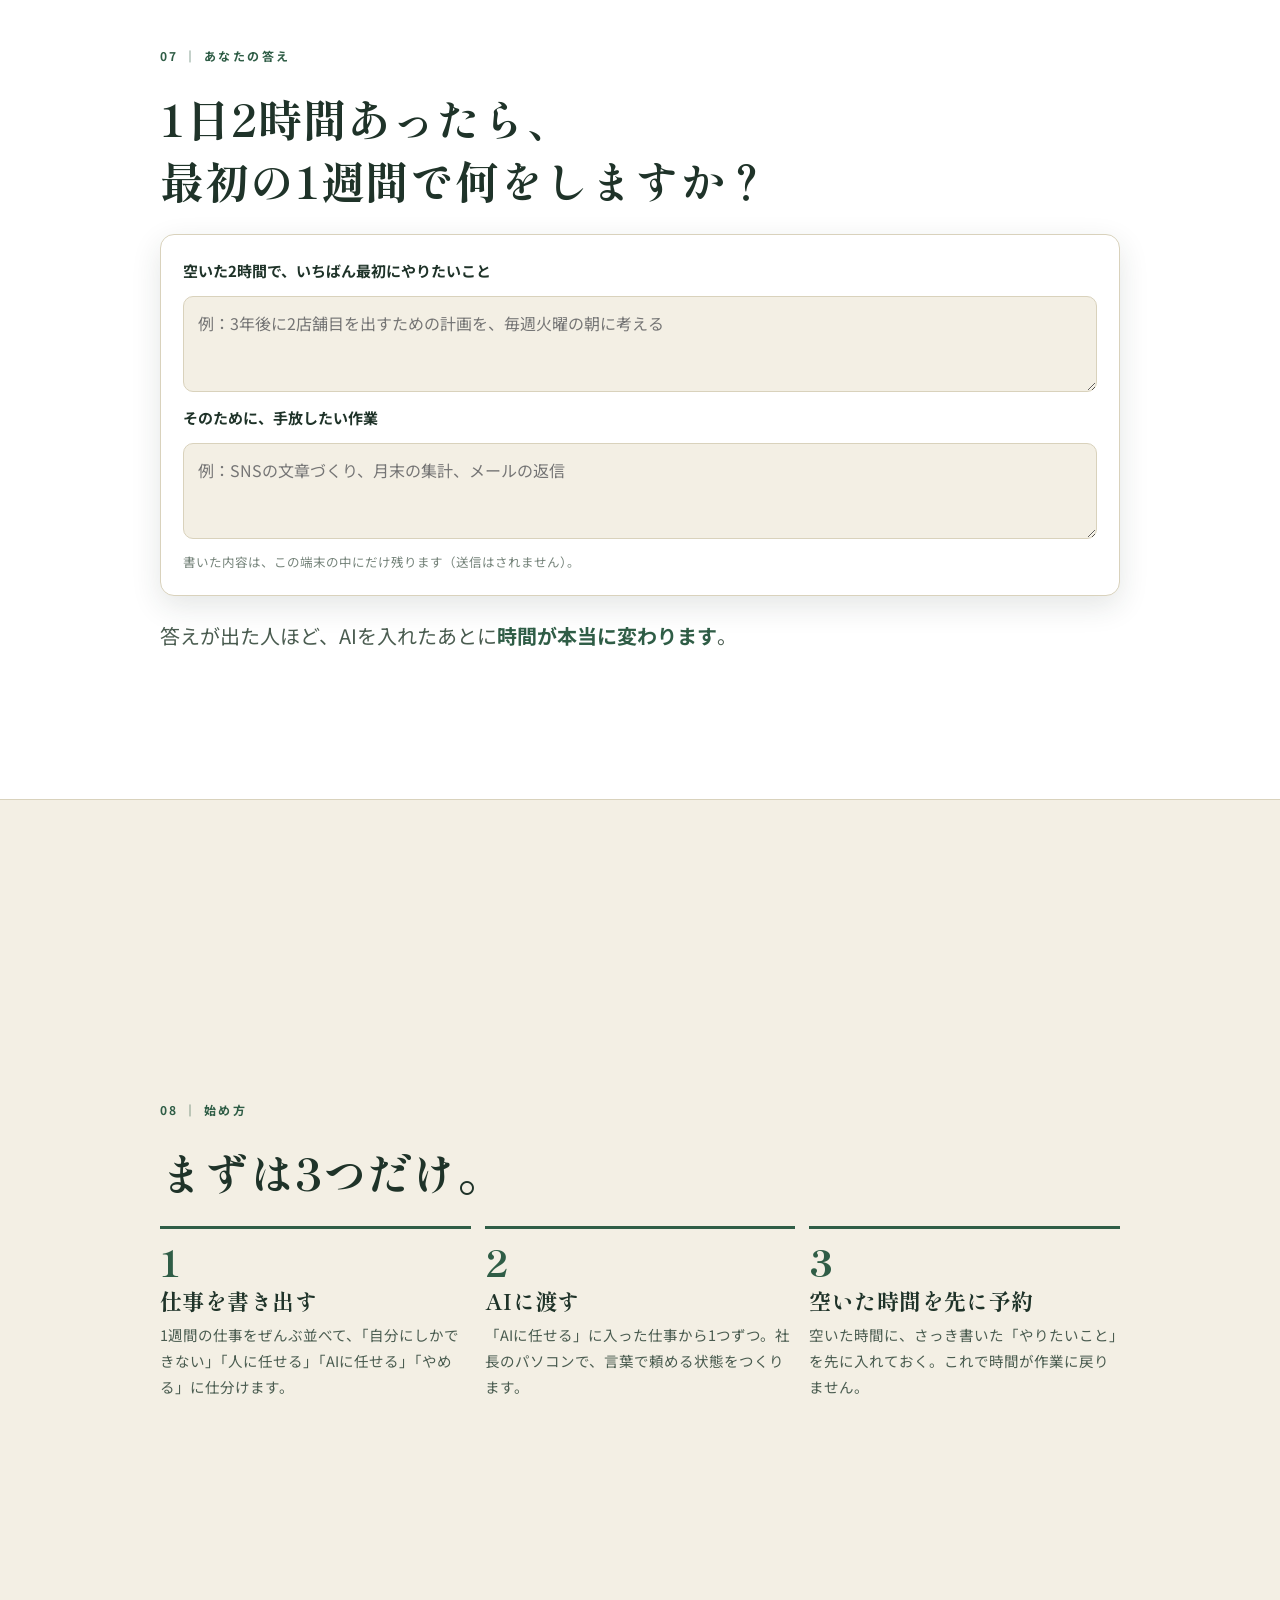
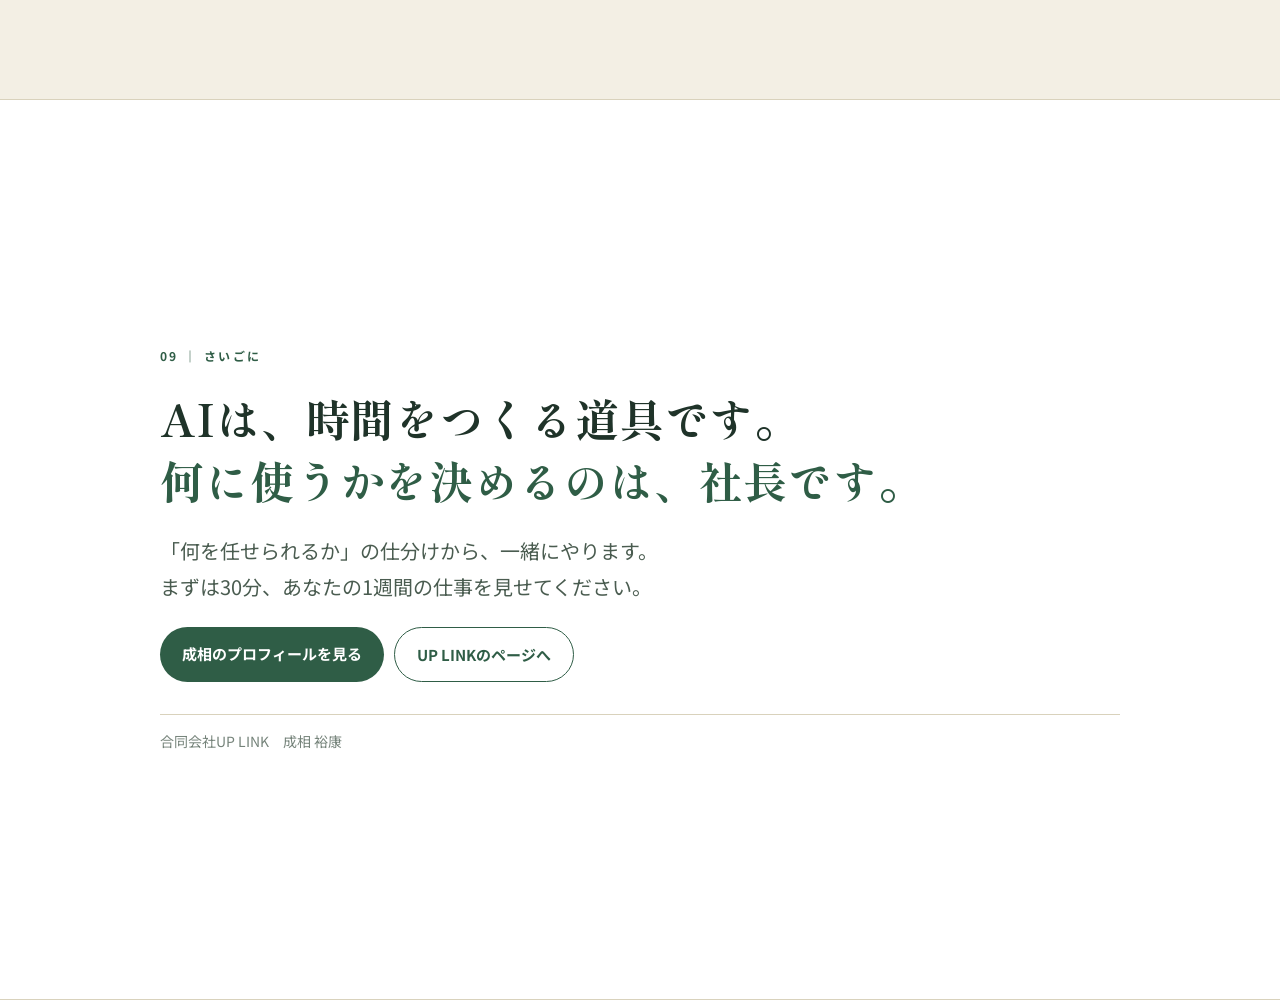
==== commit 1e1028f5: "jikan/: 「時間の値段」スライドを追加（1日2時間→月60時間→年720時間・時給を入れると金額が出る）、問いを「この720時間が手に入ったら」に 2026-11-07 Co-Authored-" ====
--- a/jikan/index.html
+++ b/jikan/index.html
@@ -96,7 +96,7 @@
 
 /* 問い */
 .ask{text-align:center;align-items:center}
-.ask h2{font-size:clamp(34px,7vw,72px);font-weight:800}
+.ask h2{font-size:clamp(28px,5.4vw,56px);font-weight:800}
 .ask .lead{margin:0 auto}
 .choices{display:grid;grid-template-columns:repeat(2,1fr);gap:14px;width:100%}
 .choice{appearance:none;font:inherit;color:inherit;text-align:left;cursor:pointer;background:var(--paper);border:1.5px solid var(--line);border-radius:14px;padding:20px;display:flex;flex-direction:column;gap:6px;transition:border-color .15s, background .15s, transform .15s}
@@ -119,6 +119,28 @@
 .step{border-top:3px solid var(--green);padding-top:14px;display:flex;flex-direction:column;gap:6px}
 .step .n{font-family:var(--fm);font-size:36px;font-weight:800;color:var(--green);line-height:1}
 .step p{font-size:14.5px;color:var(--ink2)}
+
+/* 時間の値段 */
+.sum{display:flex;align-items:center;gap:10px;flex-wrap:wrap}
+.sum > div{background:var(--bg);border:1px solid var(--line);border-radius:12px;padding:12px 20px;display:flex;flex-direction:column;align-items:center;min-width:110px}
+.sum > div.hi{background:var(--gold-soft);border:2px solid var(--gold)}
+.sum .k{font-size:13px;font-weight:700;color:var(--mut)}
+.sum .v{font-family:var(--fm);font-size:clamp(30px,4.6vw,44px);font-weight:800;line-height:1.2}
+.sum .hi .v{color:var(--gold)}
+.sum small{font-size:14px;margin-left:2px}
+.sum .x{font-size:13px;font-weight:700;color:var(--mut)}
+.calc{background:var(--bg);border:1px solid var(--line);border-radius:14px;padding:18px 20px;display:flex;flex-direction:column;gap:10px}
+.calc-q{font-weight:700;font-size:16px}
+.calc-in{display:flex;align-items:center;gap:8px;flex-wrap:wrap}
+.calc-in label{font-weight:700;font-size:14px}
+.calc-in input{font:inherit;font-size:18px;width:130px;padding:8px 12px;border:1px solid var(--line);border-radius:10px;background:var(--paper);color:var(--ink)}
+.calc-in input:focus{outline:2px solid var(--green);outline-offset:1px}
+.pre{display:flex;gap:6px;margin-left:6px}
+.pre button{font:inherit;font-size:13px;font-weight:700;color:var(--green);background:transparent;border:1px solid var(--green);border-radius:999px;padding:5px 11px;cursor:pointer}
+.calc-out{font-size:clamp(15px,2vw,18px);color:var(--ink2)}
+.calc-out b{font-family:var(--fm);font-size:1.35em;color:var(--green)}
+.calc small{font-size:12.5px;color:var(--mut)}
+@media (max-width:760px){.sum .x{width:100%;text-align:center}.sum > div{flex:1}.pre{margin-left:0}}
 
 /* 締め */
 .close h2 .q{color:var(--green)}
@@ -272,11 +294,39 @@
   </div>
 </section>
 
+<!-- 5b 時間の値段 -->
+<section class="slide alt" id="s5b">
+  <div class="in">
+    <p class="no">05 ｜ 時間の値段</p>
+    <h2>1日2時間を、<br>1年で数えてみると。</h2>
+    <div class="sum">
+      <div><span class="k">1日</span><span class="v">2<small>時間</small></span></div>
+      <span class="x">×30日</span>
+      <div><span class="k">1か月</span><span class="v">60<small>時間</small></span></div>
+      <span class="x">×12か月</span>
+      <div class="hi"><span class="k">1年</span><span class="v">720<small>時間</small></span></div>
+    </div>
+    <p class="lead">720時間は、<em>8時間勤務のおよそ90日分</em>。1年のうち3か月ぶんの「社長の時間」です。</p>
+    <div class="calc">
+      <p class="calc-q">ちなみに、社長ご自身の時給は、いくらくらいでしょう？</p>
+      <div class="calc-in">
+        <label for="rate">時給</label>
+        <input id="rate" type="number" inputmode="numeric" min="0" step="500" placeholder="5000">
+        <span>円</span>
+        <span class="pre"><button type="button" data-v="3000">3,000</button><button type="button" data-v="5000">5,000</button><button type="button" data-v="10000">10,000</button></span>
+      </div>
+      <p class="calc-out" id="calcOut" aria-live="polite">入れると、1か月・1年の金額が出ます。</p>
+      <small>わからなければ、年収 ÷ 2,400時間（1日8時間×300日）がひとつの目安です。</small>
+    </div>
+    <p class="lead">費用を見るときの、<span class="mark">ひとつの物差し</span>にしてみてください。<br>ただ、この時間の本当の値打ちは、金額より<em>「何に使うか」</em>で決まります。</p>
+  </div>
+</section>
+
 <!-- 6 問い -->
-<section class="slide alt ask" id="s6">
+<section class="slide ask" id="s6">
   <div class="in ask">
-    <p class="no">05 ｜ 問い</p>
-    <h2>残った時間で、<br>何をしますか？</h2>
+    <p class="no">06 ｜ 問い</p>
+    <h2>この720時間が手に入ったら、<br>何をしたいですか？</h2>
     <p class="lead">時間は、使い道を決めていないと<span class="mark">また作業で埋まります</span>。<br>気になるものを選んでみてください（いくつでも）。</p>
     <div class="choices" id="choices">
       <button class="choice" type="button" aria-pressed="false" data-k="mirai"><span class="chk">✓ 選んだ</span><b>未来をつくる</b><span>新しい商品・事業・3年後の姿を考える時間に</span></button>
@@ -288,9 +338,9 @@
 </section>
 
 <!-- 7 書いてみる -->
-<section class="slide" id="s7">
-  <div class="in">
-    <p class="no">06 ｜ あなたの答え</p>
+<section class="slide alt" id="s7">
+  <div class="in">
+    <p class="no">07 ｜ あなたの答え</p>
     <h2>1日2時間あったら、<br>最初の1週間で何をしますか？</h2>
     <div class="answer">
       <label for="ans1">空いた2時間で、いちばん最初にやりたいこと</label>
@@ -304,9 +354,9 @@
 </section>
 
 <!-- 8 始め方 -->
-<section class="slide alt" id="s8">
-  <div class="in">
-    <p class="no">07 ｜ 始め方</p>
+<section class="slide" id="s8">
+  <div class="in">
+    <p class="no">08 ｜ 始め方</p>
     <h2>まずは3つだけ。</h2>
     <div class="steps">
       <div class="step"><span class="n">1</span><h3>仕事を書き出す</h3><p>1週間の仕事をぜんぶ並べて、「自分にしかできない」「人に任せる」「AIに任せる」「やめる」に仕分けます。</p></div>
@@ -317,9 +367,9 @@
 </section>
 
 <!-- 9 締め -->
-<section class="slide close" id="s9">
-  <div class="in">
-    <p class="no">08 ｜ さいごに</p>
+<section class="slide alt close" id="s9">
+  <div class="in">
+    <p class="no">09 ｜ さいごに</p>
     <h2>AIは、時間をつくる道具です。<br><span class="q">何に使うかを決めるのは、社長です。</span></h2>
     <p class="lead">「何を任せられるか」の仕分けから、一緒にやります。<br>まずは30分、あなたの1週間の仕事を見せてください。</p>
     <div class="cta">
@@ -359,6 +409,15 @@
     if(load('c:'+b.dataset.k)==='1')b.setAttribute('aria-pressed','true');
     b.addEventListener('click',function(){var on=b.getAttribute('aria-pressed')!=='true';b.setAttribute('aria-pressed',on?'true':'false');save('c:'+b.dataset.k,on?'1':'0');});
   });
+  var rate=document.getElementById('rate'), out=document.getElementById('calcOut');
+  function yen(n){return Math.round(n).toLocaleString('ja-JP');}
+  function calc(){var r=parseFloat(rate.value);
+    if(!(r>0)){out.textContent='入れると、1か月・1年の金額が出ます。';return;}
+    out.innerHTML='1か月 60時間 × '+yen(r)+'円 ＝ <b>'+yen(r*60)+'円</b><br>1年 720時間 × '+yen(r)+'円 ＝ <b>'+yen(r*720)+'円</b>';
+    save('rate',String(r));}
+  rate.addEventListener('input',calc);
+  [].slice.call(document.querySelectorAll('.pre button')).forEach(function(b){b.addEventListener('click',function(){rate.value=b.dataset.v;calc();});});
+  var rv=load('rate'); if(rv){rate.value=rv;calc();}
   ['ans1','ans2'].forEach(function(id){var t=document.getElementById(id);var v=load(id);if(v)t.value=v;t.addEventListener('input',function(){save(id,t.value);});});
 })();
 </script>
